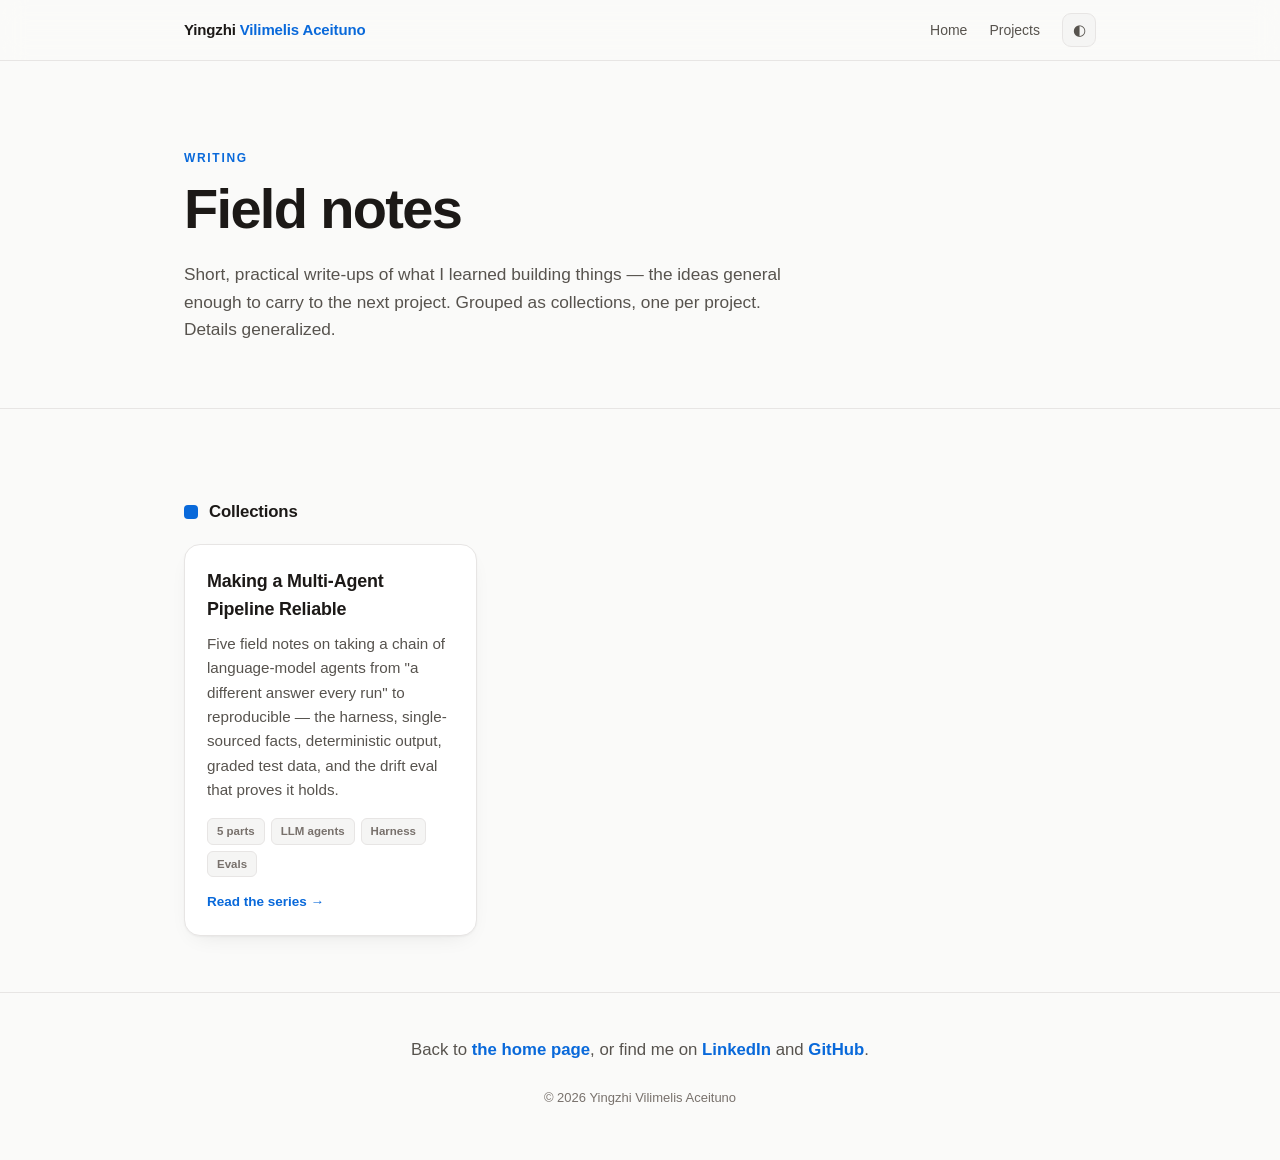
==== notes/index.html @ 95ebe9cb "Add Field Notes section and extract shared site assets Move the inline styles and theme script out o" ====
<!DOCTYPE html>
<html lang="en">
<head>
<meta charset="UTF-8">
<meta name="viewport" content="width=device-width, initial-scale=1.0">
<title>Field Notes · Yingzhi Vilimelis Aceituno</title>
<meta name="description" content="Field notes: short, practical write-ups of what I learned building things, grouped into collections. Details generalized.">
<meta name="author" content="Yingzhi Vilimelis Aceituno">
<meta property="og:type" content="website">
<meta property="og:title" content="Field Notes · Yingzhi Vilimelis Aceituno">
<meta property="og:description" content="Short, practical write-ups of what I learned building things, grouped into collections.">
<meta property="og:url" content="https://yingzhiva.github.io/notes/">
<meta property="og:image" content="https://yingzhiva.github.io/og-image.png">
<meta name="twitter:card" content="summary_large_image">
<link rel="icon" href="data:image/svg+xml,<svg xmlns='http://www.w3.org/2000/svg' viewBox='0 0 100 100'><rect width='100' height='100' rx='22' fill='%230969da'/><text x='50' y='73' font-size='62' font-family='Georgia,serif' fill='white' text-anchor='middle'>Y</text></svg>">
<link rel="stylesheet" href="../assets/site.css">
<script src="../assets/site.js"></script>
</head>
<body>

<nav>
  <div class="wrap nav-inner">
    <div class="brand"><a href="../">Yingzhi <span>Vilimelis Aceituno</span></a></div>
    <div class="nav-links">
      <a href="../">Home</a>
      <a href="../#work">Projects</a>
      <button class="theme-btn" id="themeToggle" aria-label="Toggle color theme" title="Toggle theme">◐</button>
    </div>
  </div>
</nav>

<header class="hero">
  <div class="wrap">
    <div class="eyebrow">Writing</div>
    <h1>Field notes</h1>
    <p class="lede">Short, practical write-ups of what I learned building things — the ideas general enough to carry to the next project. Grouped as collections, one per project. Details generalized.</p>
  </div>
</header>

<section id="collections">
  <div class="wrap">
    <div class="group">
      <div class="group-head">
        <span class="group-mark" style="background:var(--accent)"></span>
        <div class="group-title">Collections</div>
      </div>
      <div class="cards">
        <div class="card">
          <h3>Making a Multi-Agent Pipeline Reliable</h3>
          <p>Five field notes on taking a chain of language-model agents from "a different answer every run" to reproducible — the harness, single-sourced facts, deterministic output, graded test data, and the drift eval that proves it holds.</p>
          <div class="tags"><span class="tag">5 parts</span><span class="tag">LLM agents</span><span class="tag">Harness</span><span class="tag">Evals</span></div>
          <div class="links"><a href="reliable-agents/">Read the series →</a></div>
        </div>
      </div>
    </div>
  </div>
</section>

<footer>
  <div class="wrap">
    <p class="foot-line">Back to <a href="../">the home page</a>, or find me on <a href="https://www.linkedin.com/in/yingzhi-v-150ab040/" target="_blank" rel="noopener">LinkedIn</a> and <a href="https://github.com/YingzhiVA" target="_blank" rel="noopener">GitHub</a>.</p>
    <div class="copy">© <span id="yr"></span> Yingzhi Vilimelis Aceituno</div>
  </div>
</footer>

</body>
</html>
---- assets/site.css ----
:root{
    --bg:#fafaf9; --surface:#ffffff; --surface-2:#f5f5f4;
    --text:#1c1917; --muted:#57534e; --faint:#78716c;
    --border:#e7e5e4; --border-strong:#d6d3d1;
    --accent:#0969da; --accent-soft:#ddf4ff;
    --ai:#0969da; --data:#0d9488; --story:#d97706;
    --shadow:0 1px 2px rgba(28,25,23,.04),0 8px 24px -12px rgba(28,25,23,.12);
    --shadow-hover:0 2px 4px rgba(28,25,23,.05),0 16px 40px -16px rgba(28,25,23,.22);
    --maxw:960px;
  }
  @media (prefers-color-scheme: dark){
    :root{
      --bg:#0c0a09; --surface:#1c1917; --surface-2:#161311;
      --text:#f5f5f4; --muted:#a8a29e; --faint:#78716c;
      --border:#292524; --border-strong:#3a3531;
      --accent:#58a6ff; --accent-soft:#12283f;
      --ai:#58a6ff; --data:#5eead4; --story:#fcd34d;
      --shadow:0 1px 2px rgba(0,0,0,.4),0 8px 24px -12px rgba(0,0,0,.6);
      --shadow-hover:0 2px 4px rgba(0,0,0,.5),0 16px 40px -16px rgba(0,0,0,.8);
    }
  }
  :root[data-theme="dark"]{
    --bg:#0c0a09; --surface:#1c1917; --surface-2:#161311;
    --text:#f5f5f4; --muted:#a8a29e; --faint:#78716c;
    --border:#292524; --border-strong:#3a3531;
    --accent:#58a6ff; --accent-soft:#12283f;
    --ai:#58a6ff; --data:#5eead4; --story:#fcd34d;
    --shadow:0 1px 2px rgba(0,0,0,.4),0 8px 24px -12px rgba(0,0,0,.6);
    --shadow-hover:0 2px 4px rgba(0,0,0,.5),0 16px 40px -16px rgba(0,0,0,.8);
  }
  :root[data-theme="light"]{
    --bg:#fafaf9; --surface:#ffffff; --surface-2:#f5f5f4;
    --text:#1c1917; --muted:#57534e; --faint:#78716c;
    --border:#e7e5e4; --border-strong:#d6d3d1;
    --accent:#0969da; --accent-soft:#ddf4ff;
    --ai:#0969da; --data:#0d9488; --story:#d97706;
    --shadow:0 1px 2px rgba(28,25,23,.04),0 8px 24px -12px rgba(28,25,23,.12);
    --shadow-hover:0 2px 4px rgba(28,25,23,.05),0 16px 40px -16px rgba(28,25,23,.22);
  }
  *{box-sizing:border-box;margin:0;padding:0}
  html{scroll-behavior:smooth}
  body{
    background:var(--bg);color:var(--text);
    font-family:-apple-system,BlinkMacSystemFont,"Segoe UI",Roboto,Helvetica,Arial,sans-serif;
    line-height:1.6;-webkit-font-smoothing:antialiased;
    transition:background .3s,color .3s;
  }
  a{color:inherit;text-decoration:none}
  .wrap{max-width:var(--maxw);margin:0 auto;padding:0 24px}

  /* Nav */
  nav{
    position:sticky;top:0;z-index:50;
    background:color-mix(in srgb,var(--bg) 82%,transparent);
    backdrop-filter:saturate(180%) blur(12px);
    border-bottom:1px solid var(--border);
  }
  .nav-inner{display:flex;align-items:center;justify-content:space-between;height:60px;gap:16px}
  .brand{font-weight:700;letter-spacing:-.01em;font-size:15px;white-space:nowrap}
  .brand span{color:var(--accent)}
  .nav-links{display:flex;align-items:center;gap:22px;font-size:14px;color:var(--muted)}
  .nav-links a{transition:color .2s}
  .nav-links a:hover{color:var(--text)}
  .theme-btn{
    background:var(--surface-2);border:1px solid var(--border);
    color:var(--muted);width:34px;height:34px;border-radius:9px;
    cursor:pointer;font-size:15px;display:grid;place-items:center;transition:.2s;flex:none;
  }
  .theme-btn:hover{color:var(--text);border-color:var(--border-strong)}

  /* Hero */
  header.hero{padding:88px 0 64px}
  .status{
    display:inline-flex;align-items:center;gap:8px;
    background:var(--surface);border:1px solid var(--border);
    padding:6px 14px;border-radius:999px;font-size:13px;font-weight:500;
    color:var(--muted);box-shadow:var(--shadow);margin-bottom:26px;
  }
  .dot{width:8px;height:8px;border-radius:50%;background:#22c55e;
    box-shadow:0 0 0 0 rgba(34,197,94,.5);animation:pulse 2.4s infinite}
  @keyframes pulse{0%{box-shadow:0 0 0 0 rgba(34,197,94,.45)}70%{box-shadow:0 0 0 7px rgba(34,197,94,0)}100%{box-shadow:0 0 0 0 rgba(34,197,94,0)}}
  h1{font-size:clamp(2.2rem,5.6vw,3.5rem);line-height:1.05;letter-spacing:-.03em;font-weight:800}
  .role{margin-top:14px;font-size:clamp(1.05rem,2.4vw,1.3rem);color:var(--muted);font-weight:500}
  .role b{color:var(--text);font-weight:600}
  .lede{margin-top:22px;max-width:620px;font-size:1.08rem;color:var(--muted)}
  .cta{margin-top:32px;display:flex;flex-wrap:wrap;gap:12px;align-items:center}
  .btn{
    display:inline-flex;align-items:center;gap:9px;
    padding:11px 20px;border-radius:11px;font-size:14.5px;font-weight:600;
    border:1px solid transparent;transition:transform .15s,box-shadow .2s,background .2s;
  }
  .btn-primary{background:var(--accent);color:#fff;box-shadow:var(--shadow)}
  @media (prefers-color-scheme: dark){.btn-primary{color:#0c0a09}}
  :root[data-theme="dark"] .btn-primary{color:#0c0a09}
  :root[data-theme="light"] .btn-primary{color:#fff}
  .btn-primary:hover{transform:translateY(-2px);box-shadow:var(--shadow-hover)}
  .btn-ghost{background:var(--surface);color:var(--text);border-color:var(--border)}
  .btn-ghost:hover{border-color:var(--border-strong);transform:translateY(-2px)}
  .career{margin-top:18px;font-size:14px;color:var(--faint)}
  .career a{color:var(--accent);font-weight:600}
  .career a:hover{text-decoration:underline}

  /* Sections */
  section{padding:56px 0;border-top:1px solid var(--border)}
  .eyebrow{font-size:12px;font-weight:700;letter-spacing:.14em;text-transform:uppercase;color:var(--accent);margin-bottom:12px}
  h2{font-size:clamp(1.5rem,3.5vw,2rem);letter-spacing:-.02em;font-weight:700}
  .section-lede{margin-top:14px;max-width:640px;color:var(--muted);font-size:1.05rem}

  /* Domain groups */
  .group{margin-top:40px}
  .group:first-of-type{margin-top:34px}
  .group-head{display:flex;align-items:center;gap:11px;margin-bottom:18px}
  .group-mark{width:14px;height:14px;border-radius:4px;flex:none}
  .group-title{font-size:1.05rem;font-weight:600;letter-spacing:-.01em}
  .g-ai .group-mark{background:var(--ai)}
  .g-data .group-mark{background:var(--data)}
  .g-story .group-mark{background:var(--story)}

  .cards{display:grid;grid-template-columns:repeat(auto-fill,minmax(280px,1fr));gap:16px}
  .card{background:var(--surface);border:1px solid var(--border);border-radius:16px;
    padding:22px;box-shadow:var(--shadow);transition:transform .18s,box-shadow .22s,border-color .2s;
    display:flex;flex-direction:column}
  .card:hover{transform:translateY(-4px);box-shadow:var(--shadow-hover);border-color:var(--border-strong)}
  .card h3{font-size:1.12rem;letter-spacing:-.01em;font-weight:600;margin-bottom:8px}
  .card p{color:var(--muted);font-size:.95rem;flex:1}
  .tags{display:flex;flex-wrap:wrap;gap:6px;margin:16px 0 14px}
  .tag{font-size:11.5px;font-weight:600;color:var(--faint);background:var(--surface-2);
    border:1px solid var(--border);padding:3px 9px;border-radius:6px}
  .links{display:flex;gap:16px;font-size:13.5px;font-weight:600}
  .links a{color:var(--accent);display:inline-flex;align-items:center;gap:5px;transition:gap .2s}
  .links a:hover{gap:8px}
  .links a.sec{color:var(--muted)}
  .links a.sec:hover{color:var(--text)}

  /* Footer */
  footer{border-top:1px solid var(--border);padding:44px 0 52px;text-align:center}
  .foot-line{color:var(--muted);font-size:1.05rem}
  .foot-line a{color:var(--accent);font-weight:600}
  .foot-line a:hover{text-decoration:underline}
  .copy{margin-top:24px;font-size:13px;color:var(--faint)}

  @media (max-width:600px){
    header.hero{padding:60px 0 44px}
    .brand{font-size:13.5px;white-space:normal}
    .nav-links{gap:16px}
    section{padding:44px 0}
  }
  @media (max-width:420px){
    .nav-links a{display:none}
  }
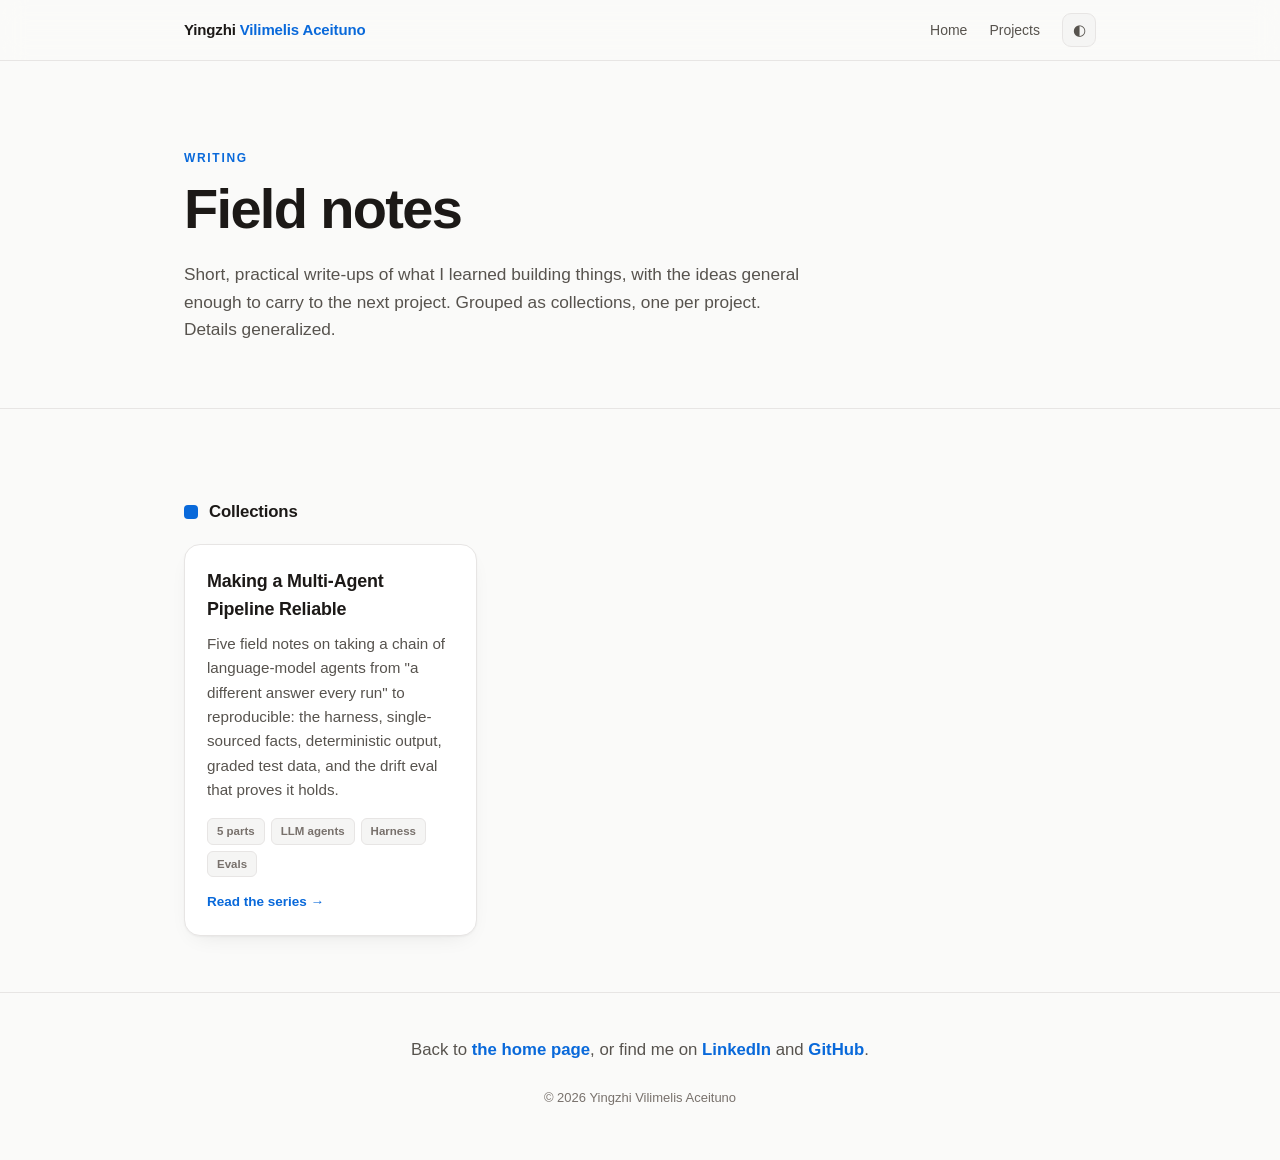
==== commit 129ed84c: "Refine language and clarity in field notes and related sections" ====
--- a/notes/index.html
+++ b/notes/index.html
@@ -33,7 +33,7 @@
   <div class="wrap">
     <div class="eyebrow">Writing</div>
     <h1>Field notes</h1>
-    <p class="lede">Short, practical write-ups of what I learned building things — the ideas general enough to carry to the next project. Grouped as collections, one per project. Details generalized.</p>
+    <p class="lede">Short, practical write-ups of what I learned building things, with the ideas general enough to carry to the next project. Grouped as collections, one per project. Details generalized.</p>
   </div>
 </header>
 
@@ -47,7 +47,7 @@
       <div class="cards">
         <div class="card">
           <h3>Making a Multi-Agent Pipeline Reliable</h3>
-          <p>Five field notes on taking a chain of language-model agents from "a different answer every run" to reproducible — the harness, single-sourced facts, deterministic output, graded test data, and the drift eval that proves it holds.</p>
+          <p>Five field notes on taking a chain of language-model agents from "a different answer every run" to reproducible:  the harness, single-sourced facts, deterministic output, graded test data, and the drift eval that proves it holds.</p>
           <div class="tags"><span class="tag">5 parts</span><span class="tag">LLM agents</span><span class="tag">Harness</span><span class="tag">Evals</span></div>
           <div class="links"><a href="reliable-agents/">Read the series →</a></div>
         </div>
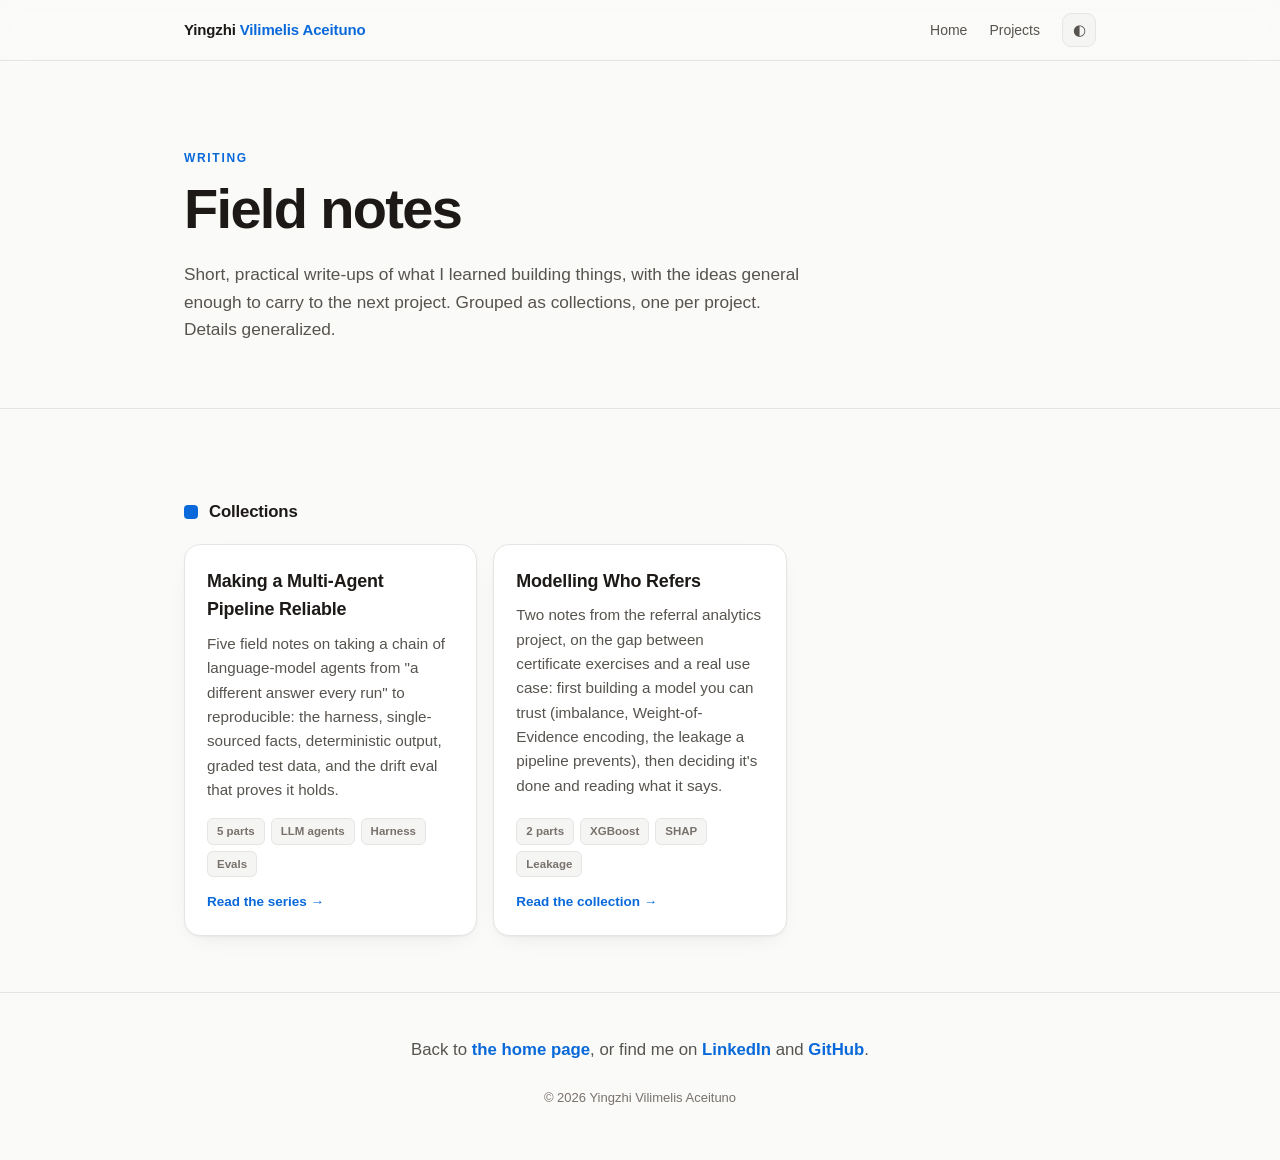
==== commit 2e7c9e34: "Add SHAP summary visualization for referral analytics tuning" ====
--- a/notes/index.html
+++ b/notes/index.html
@@ -51,6 +51,12 @@
           <div class="tags"><span class="tag">5 parts</span><span class="tag">LLM agents</span><span class="tag">Harness</span><span class="tag">Evals</span></div>
           <div class="links"><a href="reliable-agents/">Read the series →</a></div>
         </div>
+        <div class="card">
+          <h3>Modelling Who Refers</h3>
+          <p>Two notes from the referral analytics project, on the gap between certificate exercises and a real use case: first building a model you can trust (imbalance, Weight-of-Evidence encoding, the leakage a pipeline prevents), then deciding it's done and reading what it says.</p>
+          <div class="tags"><span class="tag">2 parts</span><span class="tag">XGBoost</span><span class="tag">SHAP</span><span class="tag">Leakage</span></div>
+          <div class="links"><a href="referral-analytics/">Read the collection →</a></div>
+        </div>
       </div>
     </div>
   </div>
